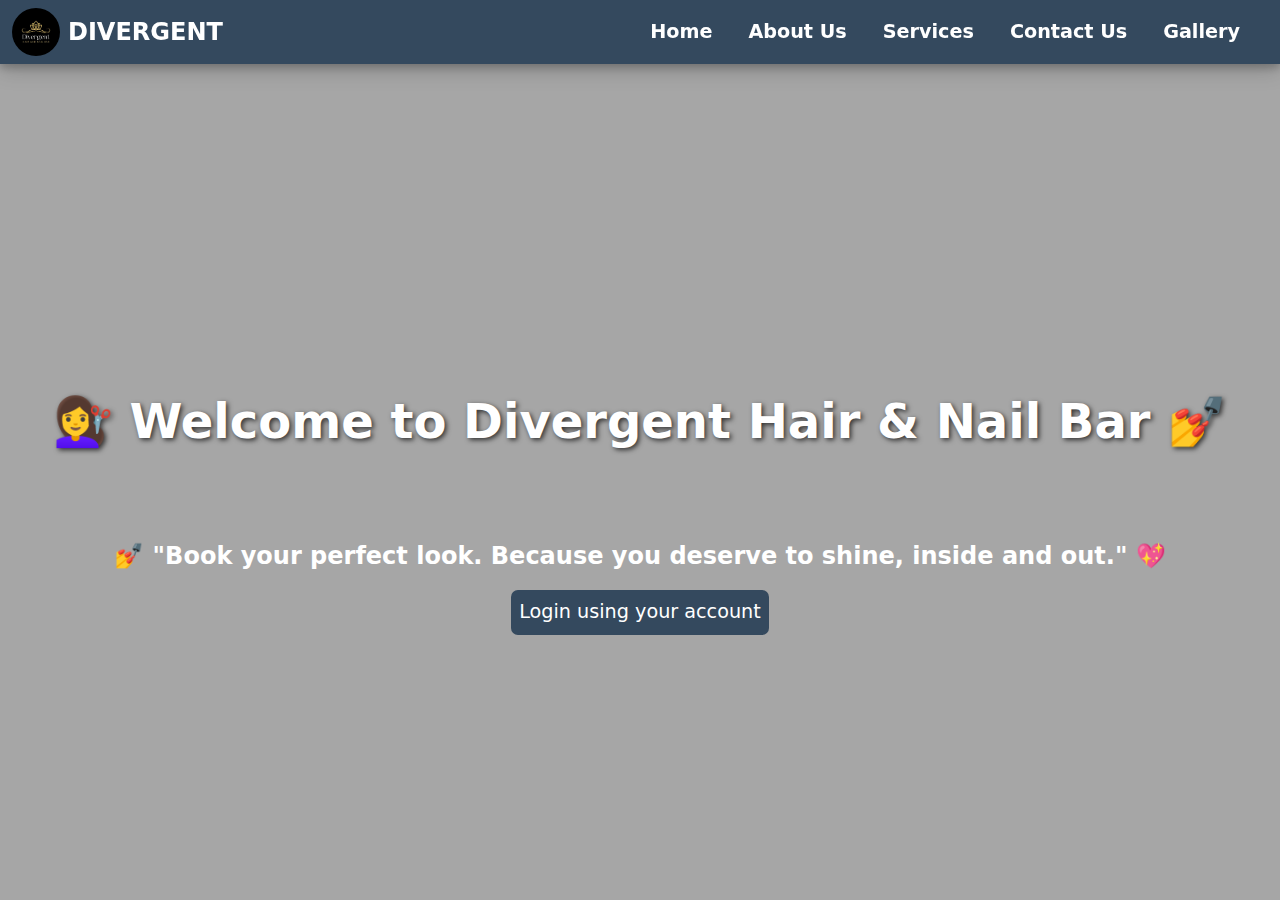
==== index.html @ 567748c2 "Add files via upload" ====
<!DOCTYPE html>
<html lang="en">
<head>
    <meta charset="UTF-8">
    <meta name="viewport" content="width=device-width, initial-scale=1.0">
    <link rel="stylesheet" href="style.css">
    <link rel="stylesheet" href="account/accout.css">
    <link rel="stylesheet" href="media-queries.css">
    <script src="script.js" defer></script>
    <link href="https://cdn.jsdelivr.net/npm/bootstrap@5.3.3/dist/css/bootstrap.min.css" rel="stylesheet" integrity="sha384-QWTKZyjpPEjISv5WaRU9OFeRpok6YctnYmDr5pNlyT2bRjXh0JMhjY6hW+ALEwIH" crossorigin="anonymous">
    <link rel="stylesheet" href="https://cdnjs.cloudflare.com/ajax/libs/font-awesome/4.7.0/css/font-awesome.min.css">
    <title>Divergent</title>
    <link rel="icon" type="image/png" href="images/logo.jpg">
</head>
<body>
    <!--Navbar-->
  <nav class="navbar navbar-expand-lg fixed-top" id="nav">
    <div class="container-fluid">
      <img src="images/logo.jpg" class="logo"> 
      <a class="navbar-brand" href="index.html" id="myName">DIVERGENT</a>
      <button class="navbar-toggler" type="button" data-bs-toggle="collapse" data-bs-target="#navbarSupportedContent" aria-controls="navbarSupportedContent" aria-expanded="false" aria-label="Toggle navigation">
        <span class="navbar-toggler-icon"></span>
      </button>
      <div class="collapse navbar-collapse" id="navbarSupportedContent">
        <ul class="navbar-nav ms-auto mb-2 mb-lg-0">
          <li class="nav-item">
            <a class="nav-link active" aria-current="page" href="#aboutSection" id="about">Home</a>
          </li>
          <li class="nav-item">
            <a class="nav-link active" aria-current="page" href="#skills" id="about">About Us</a>
          </li>
          <li class="nav-item">
            <a class="nav-link active" aria-current="page" href="#projects" id="about">Services</a>
          </li>
          <li class="nav-item">
            <a class="nav-link active" aria-current="page" href="#contact" id="about">Contact Us</a>
          </li>
          <li class="nav-item">
            <a class="nav-link active" aria-current="page" href="#contact" id="about">Gallery</a>
          </li>

        </ul>
      </div>
    </div>
  </nav>

  <div class="background-img">
    <h1 class="welcome-text animation-trigger">💇‍♀️ Welcome to Divergent Hair & Nail Bar 💅</h1>
    <p class="sub-welcome animation-trigger">💅 "Book your perfect look. Because you deserve to shine, inside and out." 💖</p>
    <a class="more-about-us" href="account/login.html"></i>Login using your account</a>
  </div>

<script src="https://cdn.jsdelivr.net/npm/bootstrap@5.3.3/dist/js/bootstrap.bundle.min.js" integrity="sha384-YvpcrYf0tY3lHB60NNkmXc5s9fDVZLESaAA55NDzOxhy9GkcIdslK1eN7N6jIeHz" crossorigin="anonymous"></script>
</body>
</html>
---- style.css ----
body{
    overflow-x: hidden;
    overflow-y: scroll;
}
html {
    scroll-behavior: smooth;
}
#nav{
    box-shadow: 0 4px 8px 0 rgba(0, 0, 0, 0.2), 0 6px 20px 0 rgba(0, 0, 0, 0.19);
    background-color: #34495e;
}
#myName{
    color: white;
    font-weight: bold;
    font-size: 1.5rem;
  }
  #about{
      color: white;
      font-weight: bold;
  }
  .navbar-nav .nav-item {
      margin-right: 20px; 
      font-size: 1.2rem;
  }
/* Background Image Section */
.background-img {
    background-image:linear-gradient(rgba(0,0,0,0.35), rgba(0,0,0,0.35)), url('images/background-image.png');
    background-size: cover;
    background-position: center;
    height: 100vh;
    display: flex;
    align-items: center;
    justify-content: center;
    flex-direction: column;
}
.animation-trigger {
    opacity: 0;
    transform: translateY(50px);
    transition: opacity 0.6s ease-out, transform 0.6s ease-out;
}

/* Active Class for Triggering the Animation */
.animation-trigger.active {
    opacity: 1;
    transform: translateY(0);
}
.welcome-text {
    color: #fff;
    font-size: 3rem;
    font-weight: bold;
    text-shadow: 2px 2px 5px rgba(0, 0, 0, 0.7);
    text-align: center;
    margin-top: 8rem;
    margin-left: auto;
    margin-right: auto;
    animation: slideInLeft 2s ease-out;
}
.sub-welcome{
    color: #fff;
    font-size: 1.5rem;
    text-align: center;
    font-weight: bold;
    margin-top: 5rem;
    animation: slideInRight 2s ease-out;
}
@keyframes slideInLeft {
    0% {
        transform: translateX(-100%);
    }
    80% {
        transform: translateX(10px);
    }
    100% {
        transform: translateX(0);
    }
}

/* Keyframes for p (Slide in from right with bounce) */
@keyframes slideInRight {
    0% {
        transform: translateX(100%);
    }
    80% {
        transform: translateX(-10px);
    }
    100% {
        transform: translateX(0);
    }
}
/* Content Section Styling */

.logo{
    border-radius: 5rem;
    height: 3rem;
    width: 3rem;
    margin-right: 0.5rem;
}
.more-about-us{
    text-decoration: none;
    background-color: #34495e;
    padding: 0.5rem;
    font-size: 1.2rem;
    border-radius: 7px;
    color: white;
}
---- media-queries.css ----
@media screen and (max-width: 835px){
    .welcome-text {
        width: 45rem;  /* Reduce width to 80% of the screen */
        font-size: 3rem;  /* Reduce font size for smaller screens */
        margin-top: 0;  /* Center the element vertically */
        line-height: 1.4;  /* Adjust line height for better readability */
    }
    .sub-welcome{
        color: #fff;
        font-size: 2rem;
        text-align: center;
        font-weight: bold;
        margin-top: 8rem;
        animation: slideInRight 2s ease-out;
    }
    .more-about-us{
        text-decoration: none;
        background-color: #34495e;
        padding: 0.5rem;
        font-size: 1.9rem;
        border-radius: 7px;
        margin-top: 3rem;
        color: white;
    }
    .form-container2 {
        padding: 3rem;
        margin-top: 6rem;
        border: 1px solid #ddd;
        border-radius: 8px;
        height: 32rem;
        width: 30rem;
        background-color: #EEF0F6;
        box-shadow: 0 4px 8px rgba(0, 0, 0, 0.1); /* Optional shadow */
    }
    .form-container1 {
        padding: 3rem;
        margin-top: 6rem;
        border: 1px solid #ddd;
        border-radius: 8px;
        height: 28rem;
        width: 27rem;
        background-color: #EEF0F6;
        box-shadow: 0 4px 8px rgba(0, 0, 0, 0.1); /* Optional shadow */
    }
}
@media screen and (max-width: 600px){

}
@media screen and (max-width: 500px){
#myName{
    color: white;
    font-weight: bold;
    font-size: 1.2rem;
}
.navbar-nav .nav-item {
    font-size: 1rem;
}
.logo{
    border-radius: 5rem;
    height: 3rem;
    width: 3rem;
}
.welcome-text {
    width: 22rem;  /* Reduce width to 80% of the screen */
    font-size: 1.7rem;  /* Reduce font size for smaller screens */
    margin: 2rem auto;  /* Center the element vertically */
    line-height: 1.4;  /* Adjust line height for better readability */
}
.sub-welcome{
    color: #fff;
    font-size: 1.5rem;
    text-align: center;
    font-weight: bold;
    margin-top: 5rem;
    animation: slideInRight 2s ease-out;
}
.more-about-us{
    text-decoration: none;
    background-color: #34495e;
    padding: 0.5rem;
    font-size: 1.2rem;
    border-radius: 7px;
    color: white;
}
.form-container1 {
    padding: 3rem;
    margin-top: 6rem;
    border: 1px solid #ddd;
    border-radius: 8px;
    height: 25rem;
    width: 20rem;
    background-color: #EEF0F6;
    box-shadow: 0 4px 8px rgba(0, 0, 0, 0.1); /* Optional shadow */
}
.form-container2 {
    padding: 3rem;
    margin-top: 6rem;
    border: 1px solid #ddd;
    border-radius: 8px;
    height: 30rem;
    width: 20rem;
    background-color: #EEF0F6;
    box-shadow: 0 4px 8px rgba(0, 0, 0, 0.1); /* Optional shadow */
}
#register-form{
    height: 27rem;
}
}
@media screen and (max-width: 320px){
    .welcome-text {
        width: 20rem;  /* Reduce width to 80% of the screen */
        font-size: 1.4rem;  /* Reduce font size for smaller screens */
        line-height: 1.4;  /* Adjust line height for better readability */
    }
    .sub-welcome{
        color: #fff;
        font-size: 1.3rem;
        text-align: center;
        font-weight: bold;
        margin-top: 3rem;
        animation: slideInRight 2s ease-out;
    }
    .more-about-us{
        text-decoration: none;
        background-color: #34495e;
        padding: 0.5rem;
        font-size: 1.1rem;
        border-radius: 7px;
        color: white;
    }
}

/*Registration Form*/
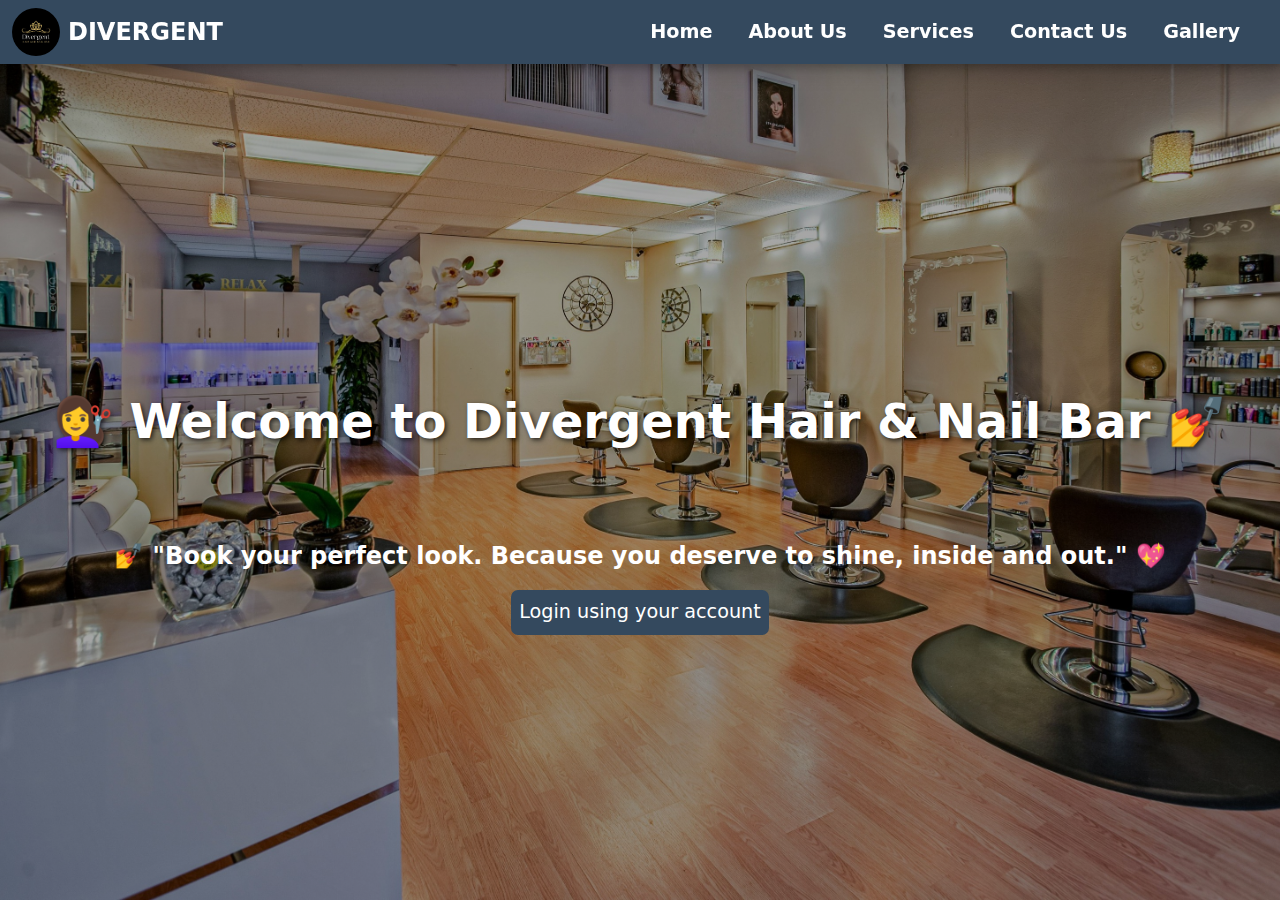
==== commit a1815b15: "I have updated the background image" ====
--- a/index.html
+++ b/index.html
@@ -24,7 +24,7 @@
       <div class="collapse navbar-collapse" id="navbarSupportedContent">
         <ul class="navbar-nav ms-auto mb-2 mb-lg-0">
           <li class="nav-item">
-            <a class="nav-link active" aria-current="page" href="#aboutSection" id="about">Home</a>
+            <a class="nav-link active" aria-current="page" href="index.html" id="about">Home</a>
           </li>
           <li class="nav-item">
             <a class="nav-link active" aria-current="page" href="#skills" id="about">About Us</a>
@@ -50,6 +50,23 @@
     <a class="more-about-us" href="account/login.html"></i>Login using your account</a>
   </div>
 
+  <section>
+    <!-- gallery content here -->
+
+  </section>
+  <section>
+    <!-- about us content here -->
+
+  </section>
+  <section>
+    <!-- services content here -->
+
+  </section>
+  <section>
+    <!-- contact us content here -->
+
+  </section>
+
 <script src="https://cdn.jsdelivr.net/npm/bootstrap@5.3.3/dist/js/bootstrap.bundle.min.js" integrity="sha384-YvpcrYf0tY3lHB60NNkmXc5s9fDVZLESaAA55NDzOxhy9GkcIdslK1eN7N6jIeHz" crossorigin="anonymous"></script>
 </body>
 </html>--- a/style.css
+++ b/style.css
@@ -24,7 +24,7 @@
   }
 /* Background Image Section */
 .background-img {
-    background-image:linear-gradient(rgba(0,0,0,0.35), rgba(0,0,0,0.35)), url('images/background-image.png');
+    background-image:linear-gradient(rgba(0,0,0,0.35), rgba(0,0,0,0.35)), url('images/background-image.jpg');
     background-size: cover;
     background-position: center;
     height: 100vh;
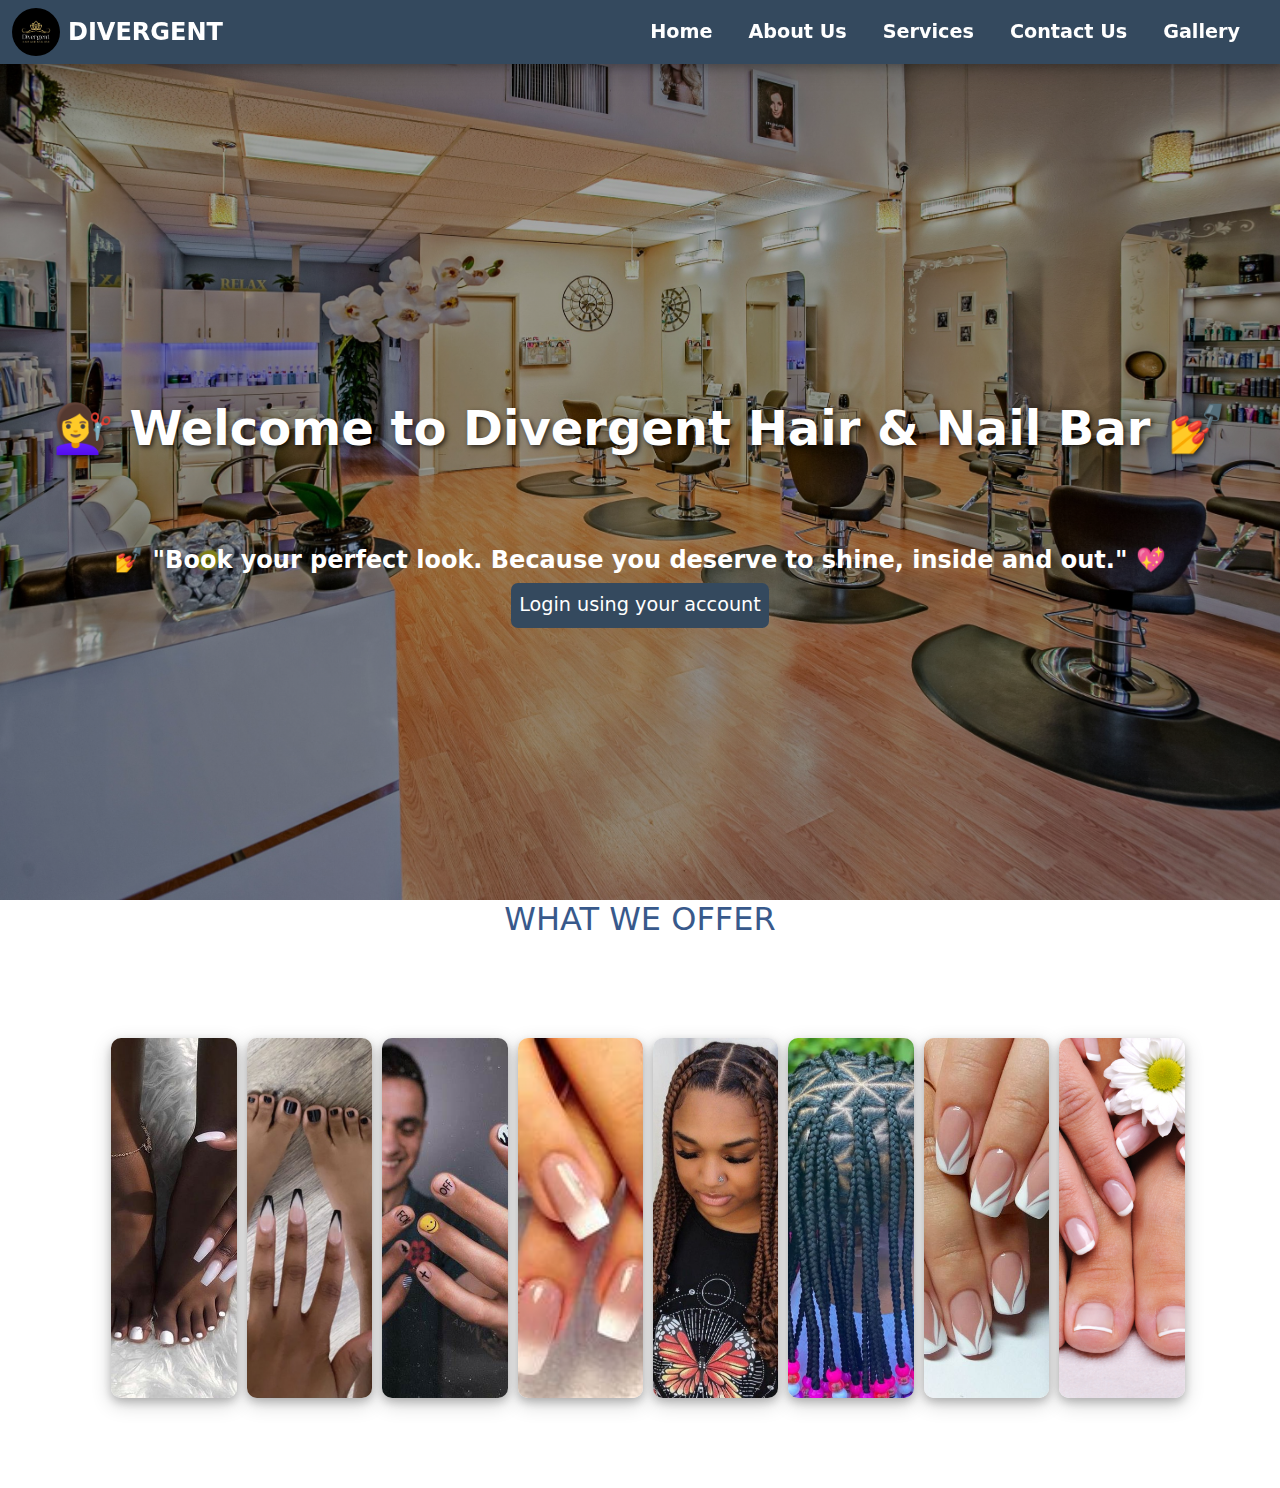
==== commit 383f4348: "I have updated the gallery section on the index.html" ====
--- a/index.html
+++ b/index.html
@@ -3,12 +3,11 @@
 <head>
     <meta charset="UTF-8">
     <meta name="viewport" content="width=device-width, initial-scale=1.0">
+    <link href="https://cdn.jsdelivr.net/npm/bootstrap@5.3.3/dist/css/bootstrap.min.css" rel="stylesheet" integrity="sha384-QWTKZyjpPEjISv5WaRU9OFeRpok6YctnYmDr5pNlyT2bRjXh0JMhjY6hW+ALEwIH" crossorigin="anonymous">
+    <link rel="stylesheet" href="https://cdnjs.cloudflare.com/ajax/libs/font-awesome/4.7.0/css/font-awesome.min.css">
     <link rel="stylesheet" href="style.css">
     <link rel="stylesheet" href="account/accout.css">
     <link rel="stylesheet" href="media-queries.css">
-    <script src="script.js" defer></script>
-    <link href="https://cdn.jsdelivr.net/npm/bootstrap@5.3.3/dist/css/bootstrap.min.css" rel="stylesheet" integrity="sha384-QWTKZyjpPEjISv5WaRU9OFeRpok6YctnYmDr5pNlyT2bRjXh0JMhjY6hW+ALEwIH" crossorigin="anonymous">
-    <link rel="stylesheet" href="https://cdnjs.cloudflare.com/ajax/libs/font-awesome/4.7.0/css/font-awesome.min.css">
     <title>Divergent</title>
     <link rel="icon" type="image/png" href="images/logo.jpg">
 </head>
@@ -36,7 +35,7 @@
             <a class="nav-link active" aria-current="page" href="#contact" id="about">Contact Us</a>
           </li>
           <li class="nav-item">
-            <a class="nav-link active" aria-current="page" href="#contact" id="about">Gallery</a>
+            <a class="nav-link active" aria-current="page" href="#contact" id="gallery">Gallery</a>
           </li>
 
         </ul>
@@ -46,12 +45,23 @@
 
   <div class="background-img">
     <h1 class="welcome-text animation-trigger">💇‍♀️ Welcome to Divergent Hair & Nail Bar 💅</h1>
-    <p class="sub-welcome animation-trigger">💅 "Book your perfect look. Because you deserve to shine, inside and out." 💖</p>
+    <h6 class="sub-welcome animation-trigger">💅 "Book your perfect look. Because you deserve to shine, inside and out." 💖</h6>
     <a class="more-about-us" href="account/login.html"></i>Login using your account</a>
   </div>
 
-  <section>
+  <section id="gallery">
     <!-- gallery content here -->
+    <h2 class="offer">WHAT WE OFFER</h2>
+    <div class="container1">
+        <img src="images/image1.jpg">
+        <img src="images/image2.jpg">
+        <img src="images/image3.jfif">
+        <img src="images/image4.jfif">
+        <img src="images/image5.png">
+        <img src="images/image6.png">
+        <img src="images/image7.jfif">
+        <img src="images/image8.jfif">
+    </div>
 
   </section>
   <section>
@@ -68,5 +78,6 @@
   </section>
 
 <script src="https://cdn.jsdelivr.net/npm/bootstrap@5.3.3/dist/js/bootstrap.bundle.min.js" integrity="sha384-YvpcrYf0tY3lHB60NNkmXc5s9fDVZLESaAA55NDzOxhy9GkcIdslK1eN7N6jIeHz" crossorigin="anonymous"></script>
+<script src="script.js"></script>
 </body>
 </html>--- a/style.css
+++ b/style.css
@@ -14,7 +14,41 @@
     font-weight: bold;
     font-size: 1.5rem;
   }
-  #about{
+
+
+
+
+  /*Gallery Section*/
+  .offer{
+    color: #38598b;
+    text-align: center;
+  
+}
+.container1{
+    margin: 100px 0 0 200px;
+    width: 70%;
+    height: 450px;
+    display: flex;
+    justify-content: center;
+    gap: 10px;
+}
+.container1 img{
+    width: 14%;
+    height: 80%;
+    object-fit: cover;
+    border-radius: 10px;
+    border: 2px;
+    transition: all ease-in-out;
+    box-shadow: 0 4px 8px 0 rgba(0, 0, 0, 0.2), 0 6px 20px 0 rgba(0, 0, 0, 0.19);
+}
+.container1 img:hover{
+    width: 25%;
+}
+
+
+
+
+  .navbar-nav .nav-item .nav-link{
       color: white;
       font-weight: bold;
   }
@@ -51,8 +85,6 @@
     text-shadow: 2px 2px 5px rgba(0, 0, 0, 0.7);
     text-align: center;
     margin-top: 8rem;
-    margin-left: auto;
-    margin-right: auto;
     animation: slideInLeft 2s ease-out;
 }
 .sub-welcome{
@@ -62,6 +94,8 @@
     font-weight: bold;
     margin-top: 5rem;
     animation: slideInRight 2s ease-out;
+    overflow: hidden;
+    word-wrap: break-word;
 }
 @keyframes slideInLeft {
     0% {
--- a/media-queries.css
+++ b/media-queries.css
@@ -60,24 +60,28 @@
     height: 3rem;
     width: 3rem;
 }
+.background-img {
+    background-size: contain;
+    width: auto;
+}
 .welcome-text {
-    width: 22rem;  /* Reduce width to 80% of the screen */
+    width: 20rem;  /* Reduce width to 80% of the screen */
     font-size: 1.7rem;  /* Reduce font size for smaller screens */
-    margin: 2rem auto;  /* Center the element vertically */
     line-height: 1.4;  /* Adjust line height for better readability */
+    margin-top: -2rem;
 }
 .sub-welcome{
     color: #fff;
-    font-size: 1.5rem;
-    text-align: center;
-    font-weight: bold;
-    margin-top: 5rem;
+    font-size: 1rem;
+    width: 17rem;
+    margin-top: 1.5rem;
     animation: slideInRight 2s ease-out;
 }
+
 .more-about-us{
     text-decoration: none;
     background-color: #34495e;
-    padding: 0.5rem;
+   
     font-size: 1.2rem;
     border-radius: 7px;
     color: white;
@@ -105,8 +109,34 @@
 #register-form{
     height: 27rem;
 }
+
+
+/* Gallery Section*/
+.container1{
+    margin: 100px 0 0 50px;
+    width: 90%;
+    height: 350px;
+    display: flex;
+    justify-content: center;
+    gap: 10px;
+    margin-left: 30px;
+}
+.container1 img{
+    width: 9%;
+    height: 50%;
+    object-fit: cover;
+    border-radius: 10px;
+    border: 2px;
+    transition: all ease-in-out;
+    box-shadow: 0 4px 8px 0 rgba(0, 0, 0, 0.2), 0 6px 20px 0 rgba(0, 0, 0, 0.19);
+}
+.container1 img:hover{
+    width: 25%;
+}
+
 }
 @media screen and (max-width: 320px){
+    
     .welcome-text {
         width: 20rem;  /* Reduce width to 80% of the screen */
         font-size: 1.4rem;  /* Reduce font size for smaller screens */
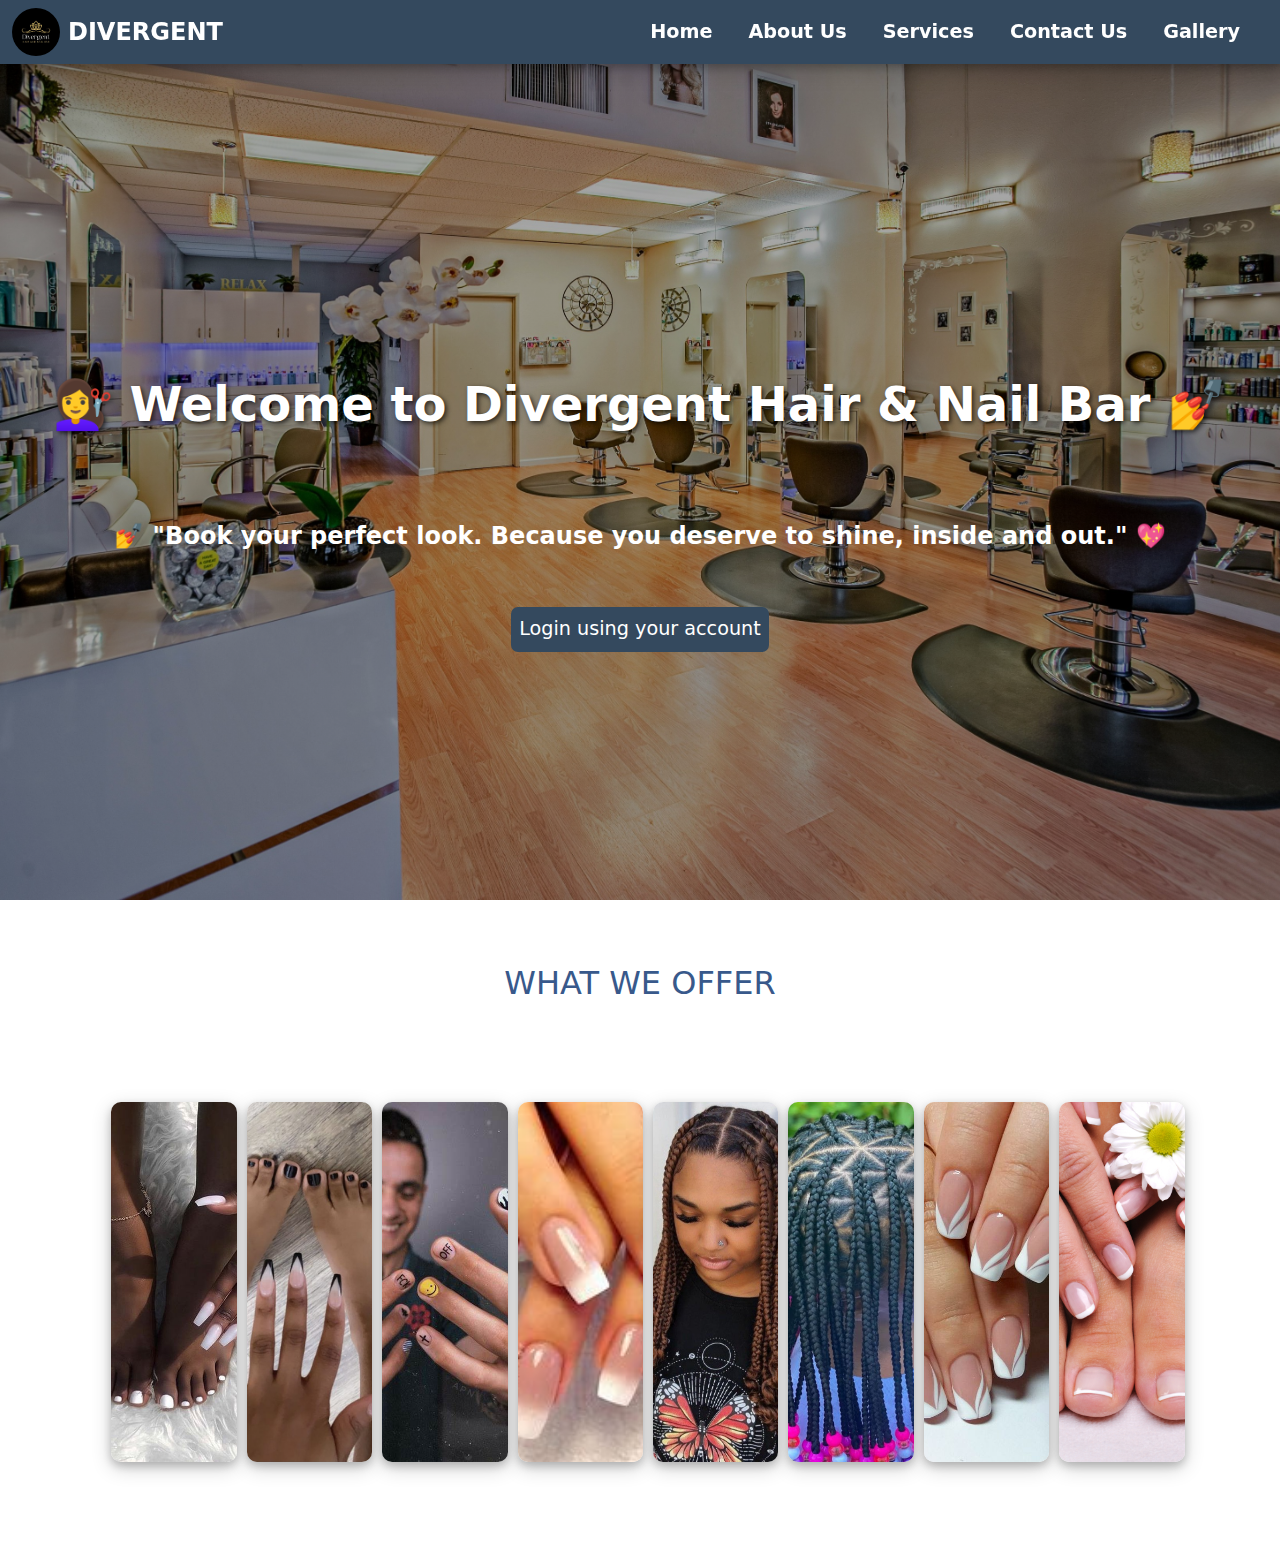
==== commit 6dcba56b: "I have made some changes on the gallery section" ====
--- a/index.html
+++ b/index.html
@@ -77,7 +77,7 @@
 
   </section>
 
-<script src="https://cdn.jsdelivr.net/npm/bootstrap@5.3.3/dist/js/bootstrap.bundle.min.js" integrity="sha384-YvpcrYf0tY3lHB60NNkmXc5s9fDVZLESaAA55NDzOxhy9GkcIdslK1eN7N6jIeHz" crossorigin="anonymous"></script>
-<script src="script.js"></script>
+  <script src="https://cdn.jsdelivr.net/npm/bootstrap@5.3.3/dist/js/bootstrap.bundle.min.js"></script>
+  <script src="script.js"></script>  
 </body>
 </html>--- a/style.css
+++ b/style.css
@@ -22,7 +22,7 @@
   .offer{
     color: #38598b;
     text-align: center;
-  
+    margin-top: 4rem;
 }
 .container1{
     margin: 100px 0 0 200px;
@@ -51,6 +51,9 @@
   .navbar-nav .nav-item .nav-link{
       color: white;
       font-weight: bold;
+  }
+  .nav-link{
+    color: white;
   }
   .navbar-nav .nav-item {
       margin-right: 20px; 
@@ -136,6 +139,7 @@
     font-size: 1.2rem;
     border-radius: 7px;
     color: white;
+    margin-top: 3rem;
 }
 
 
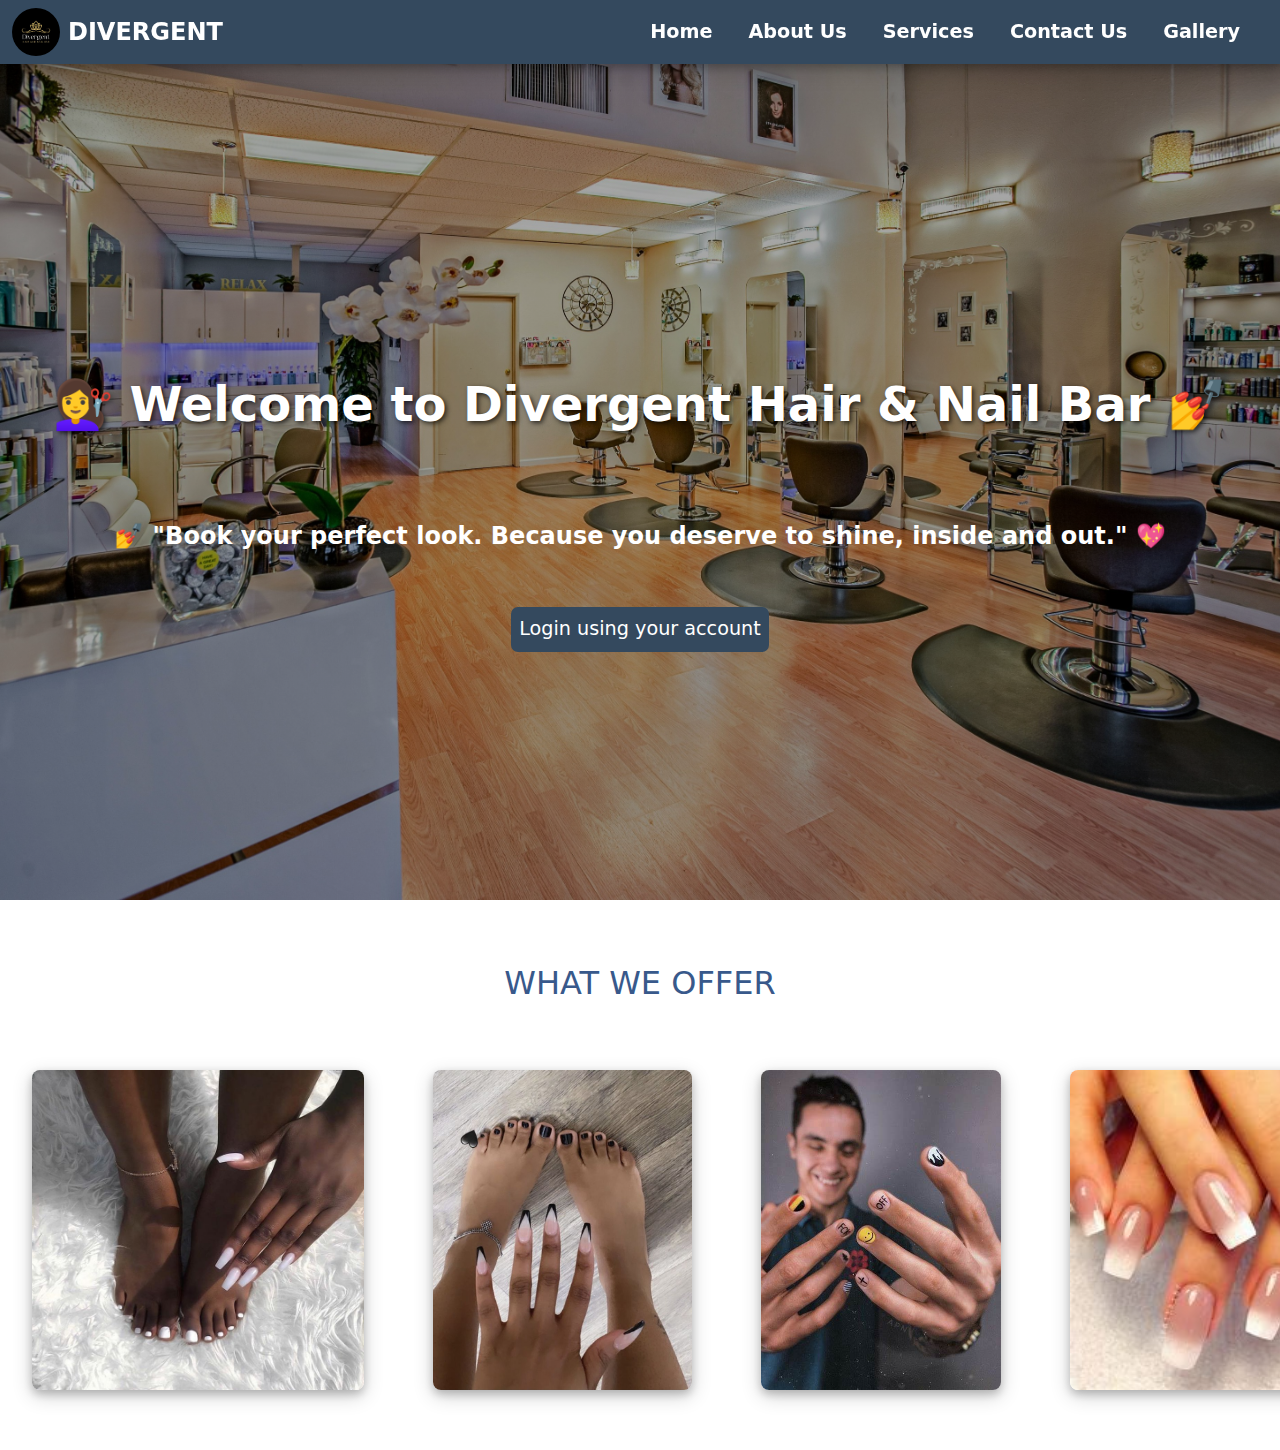
==== commit c81a45b4: "I have made some changes on the gallery section" ====
--- a/index.html
+++ b/index.html
@@ -52,7 +52,8 @@
   <section id="gallery">
     <!-- gallery content here -->
     <h2 class="offer">WHAT WE OFFER</h2>
-    <div class="container1">
+    <div class="logos">
+      <div class="container1">
         <img src="images/image1.jpg">
         <img src="images/image2.jpg">
         <img src="images/image3.jfif">
@@ -61,7 +62,11 @@
         <img src="images/image6.png">
         <img src="images/image7.jfif">
         <img src="images/image8.jfif">
+      </div>
+      
+      
     </div>
+    
 
   </section>
   <section>
@@ -77,7 +82,8 @@
 
   </section>
 
-  <script src="https://cdn.jsdelivr.net/npm/bootstrap@5.3.3/dist/js/bootstrap.bundle.min.js"></script>
-  <script src="script.js"></script>  
+<script src="https://cdn.jsdelivr.net/npm/bootstrap@5.3.3/dist/js/bootstrap.bundle.min.js"></script>
+<script src="script.js"></script>
+
 </body>
 </html>--- a/style.css
+++ b/style.css
@@ -1,6 +1,9 @@
+
+
 body{
     overflow-x: hidden;
     overflow-y: scroll;
+   
 }
 html {
     scroll-behavior: smooth;
@@ -15,38 +18,12 @@
     font-size: 1.5rem;
   }
 
-
-
-
   /*Gallery Section*/
   .offer{
     color: #38598b;
     text-align: center;
     margin-top: 4rem;
 }
-.container1{
-    margin: 100px 0 0 200px;
-    width: 70%;
-    height: 450px;
-    display: flex;
-    justify-content: center;
-    gap: 10px;
-}
-.container1 img{
-    width: 14%;
-    height: 80%;
-    object-fit: cover;
-    border-radius: 10px;
-    border: 2px;
-    transition: all ease-in-out;
-    box-shadow: 0 4px 8px 0 rgba(0, 0, 0, 0.2), 0 6px 20px 0 rgba(0, 0, 0, 0.19);
-}
-.container1 img:hover{
-    width: 25%;
-}
-
-
-
 
   .navbar-nav .nav-item .nav-link{
       color: white;
@@ -100,6 +77,10 @@
     overflow: hidden;
     word-wrap: break-word;
 }
+.sub-welcome {
+    animation: slideInRight 2s ease-out 0.5s forwards; /* Add delay and keep final state */
+    opacity: 1; /* Ensure it's visible */
+}
 @keyframes slideInLeft {
     0% {
         transform: translateX(-100%);
@@ -143,3 +124,51 @@
 }
 
 
+
+
+
+
+@keyframes slide {
+    from {
+      transform: translateX(0);
+    }
+    to {
+      transform: translateX(-100%);
+    }
+  }
+  
+  .logos {
+    overflow: hidden;
+    background: white;
+    padding: 60px 0;
+    white-space: nowrap;
+ 
+  }
+  
+
+  .logos:before {
+    left: 0;
+    background: linear-gradient(to left, rgba(255, 255, 255, 0), white);
+  }
+  
+  .logos:after {
+    right: 0;
+    background: linear-gradient(to right, rgba(255, 255, 255, 0), white);
+  }
+  
+  .container1 {
+    display: inline-block;
+    animation: 28s slide infinite linear;
+    white-space: nowrap;
+    
+  }
+  
+  .container1 img {
+    margin: 0 2rem;
+    padding: 0;
+    border-radius: 0.5rem;
+    height: 20rem;
+    box-shadow: 0 4px 8px 0 rgba(0, 0, 0, 0.2), 0 6px 20px 0 rgba(0, 0, 0, 0.19);
+  }
+
+
--- a/media-queries.css
+++ b/media-queries.css
@@ -77,6 +77,10 @@
     margin-top: 1.5rem;
     animation: slideInRight 2s ease-out;
 }
+.sub-welcome {
+    animation: slideInRight 2s ease-out 0.5s forwards; /* Add delay and keep final state */
+    opacity: 1; /* Ensure it's visible */
+}
 
 .more-about-us{
     text-decoration: none;
@@ -109,10 +113,21 @@
 #register-form{
     height: 27rem;
 }
-
+.container1 img {
+    margin: 0 0.5rem;
+    padding: 0;
+    border-radius: 0.5rem;
+    width: 9rem;
+    height: 11rem;
+    box-shadow: 0 4px 8px 0 rgba(0, 0, 0, 0.2), 0 6px 20px 0 rgba(0, 0, 0, 0.19);
+  }
+  .sub-welcome {
+    animation: slideInRight 2s ease-out 0.5s forwards; /* Add delay and keep final state */
+    opacity: 1; /* Ensure it's visible */
+}
 
 /* Gallery Section*/
-.container1{
+/* .container1{
     margin: 100px 0 0 50px;
     width: 90%;
     height: 350px;
@@ -132,7 +147,8 @@
 }
 .container1 img:hover{
     width: 25%;
-}
+} */
+
 
 }
 @media screen and (max-width: 320px){
@@ -158,6 +174,10 @@
         border-radius: 7px;
         color: white;
     }
+    .sub-welcome {
+        animation: slideInRight 2s ease-out 0.5s forwards; /* Add delay and keep final state */
+        opacity: 1; /* Ensure it's visible */
+    }
 }
 
 /*Registration Form*/
